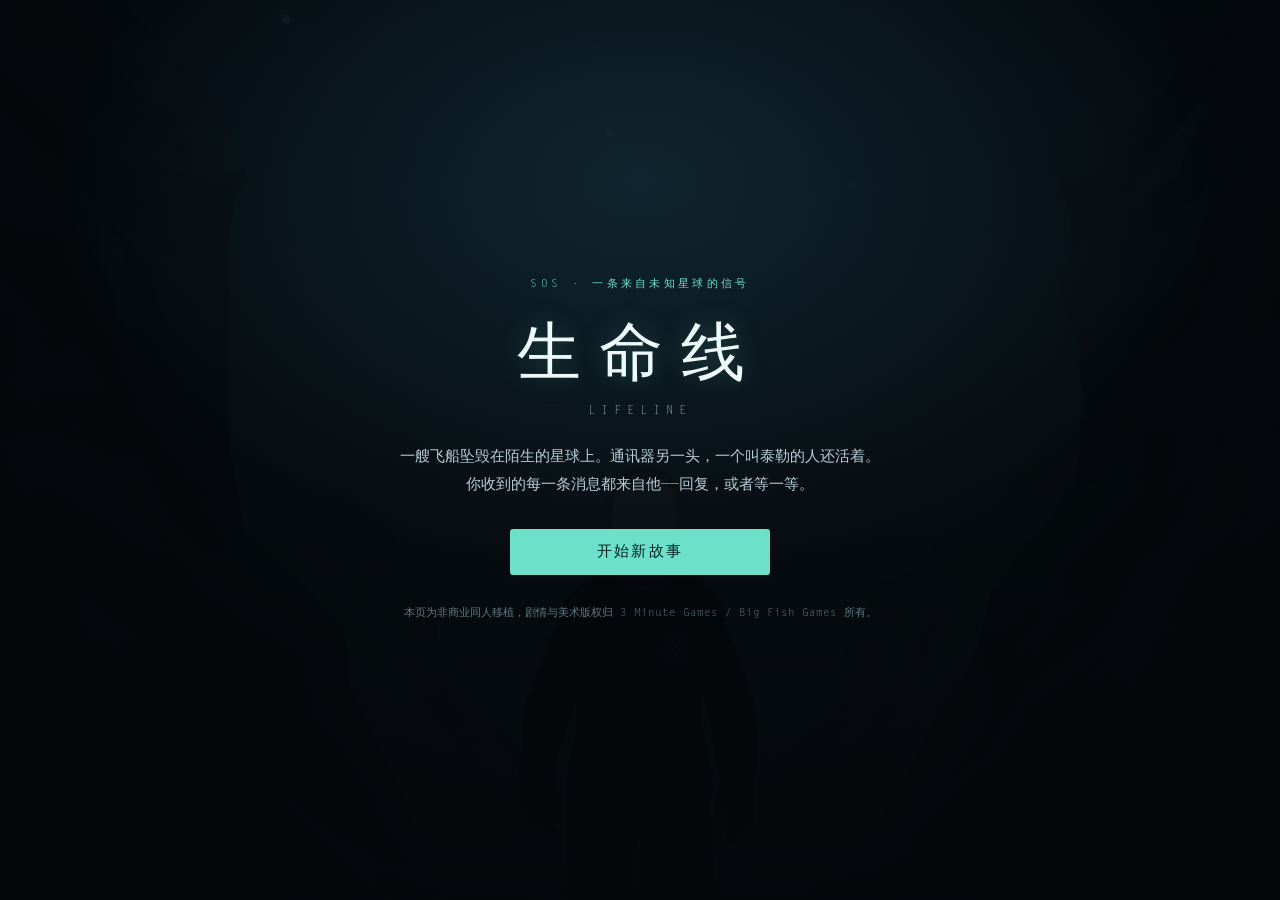
==== index.html @ f30d3125 "生命线网页版：DSL 引擎 + 聊天界面 + 存档/音频（首版）" ====
<!DOCTYPE html>
<html lang="zh-CN">
<head>
<meta charset="utf-8">
<meta name="viewport" content="width=device-width, initial-scale=1, viewport-fit=cover">
<title>生命线 · Lifeline</title>
<meta name="description" content="《生命线》网页版：与坠落在陌生星球上的泰勒通过消息保持联系。">
<link rel="icon" href="assets/img/notification_icon.png">
<link rel="stylesheet" href="css/app.css">
</head>
<body>
<div class="stars" aria-hidden="true"></div>

<div id="app" class="app" hidden>
  <header class="bar">
    <div class="brand">
      <span class="live-dot" aria-hidden="true"></span>
      <span class="brand-cn">生命线</span>
      <span class="brand-en">LIFELINE</span>
    </div>
    <div class="tools">
      <button id="btn-speed" class="tool" type="button" title="切换等待时间：快速 / 真实">快进 · 开</button>
      <button id="btn-sound" class="tool" type="button" title="开关声音">声音 · 开</button>
      <button id="btn-restart" class="tool" type="button" title="从故事开头重新开始">重开</button>
    </div>
  </header>

  <main id="chat" class="chat" aria-live="polite"></main>

  <div id="typing" class="typing" hidden aria-hidden="true"><i></i><i></i><i></i></div>

  <div id="choices" class="choices" hidden></div>

  <div id="inputRow" class="input-row" hidden>
    <input id="freeInput" type="text" autocomplete="off" placeholder="回复……" maxlength="64">
    <button id="inputSend" class="send" type="button">发送</button>
  </div>

  <footer class="foot">
    <span id="foot-hint">信号已接入 · 回复会传回地面</span>
    <span class="credit">同人网页移植 · 原作 © 3 Minute Games</span>
  </footer>
</div>

<div id="splash" class="splash">
  <div class="splash-inner">
    <p class="kicker">SOS · 一条来自未知星球的信号</p>
    <h1>生命线</h1>
    <p class="sub">LIFELINE</p>
    <p class="intro">
      一艘飞船坠毁在陌生的星球上。通讯器另一头，一个叫泰勒的人还活着。<br>
      你收到的每一条消息都来自他——回复，或者等一等。
    </p>
    <div class="splash-actions">
      <button id="btn-continue" class="primary" type="button" hidden>继续上次的故事</button>
      <button id="btn-start" class="primary" type="button">开始新故事</button>
    </div>
    <p class="disclaimer">
      本页为非商业同人移植，剧情与美术版权归 3 Minute Games / Big Fish Games 所有。
    </p>
  </div>
</div>

<script type="module" src="js/app.js"></script>
</body>
</html>
---- css/app.css ----
/* 《生命线》网页版样式 */
@font-face {
  font-family: 'LetterGothic';
  src: url('../assets/fonts/LetterGothicStd.otf') format('opentype');
  font-display: swap;
}
@font-face {
  font-family: 'LetterGothic';
  src: url('../assets/fonts/LetterGothicStd-Bold.otf') format('opentype');
  font-weight: 700;
  font-display: swap;
}

:root {
  --bg: #05080c;
  --panel: rgba(12, 20, 27, .78);
  --panel-solid: #0c141b;
  --line: rgba(120, 200, 220, .16);
  --text: #d7e6ee;
  --dim: #86a2b1;
  --accent: #6ce0c8;
  --accent-dim: rgba(108, 224, 200, .35);
  --danger: #e2775f;
  --font: 'LetterGothic', 'Noto Sans SC', 'PingFang SC', 'Microsoft YaHei', system-ui, sans-serif;
}

* { box-sizing: border-box; }

html, body {
  height: 100%;
  margin: 0;
  background: var(--bg);
  color: var(--text);
  font-family: var(--font);
  -webkit-font-smoothing: antialiased;
}

body {
  background-image:
    radial-gradient(1200px 700px at 50% -10%, rgba(40, 90, 110, .35), transparent 60%),
    linear-gradient(180deg, rgba(3, 6, 9, .82), rgba(3, 6, 9, .95)),
    url('../assets/img/background.png');
  background-size: cover, cover, cover;
  background-position: center;
  background-attachment: fixed;
}

.stars {
  position: fixed;
  inset: 0;
  pointer-events: none;
  opacity: .5;
  background-image:
    radial-gradient(1px 1px at 20% 30%, rgba(255,255,255,.8), transparent),
    radial-gradient(1px 1px at 70% 15%, rgba(255,255,255,.6), transparent),
    radial-gradient(1px 1px at 85% 60%, rgba(255,255,255,.5), transparent),
    radial-gradient(1px 1px at 35% 75%, rgba(255,255,255,.5), transparent),
    radial-gradient(1px 1px at 55% 45%, rgba(255,255,255,.35), transparent);
}

[hidden] { display: none !important; }

/* ---------- 主界面 ---------- */
.app {
  position: relative;
  z-index: 1;
  display: flex;
  flex-direction: column;
  height: 100dvh;
  max-width: 780px;
  margin: 0 auto;
  padding: env(safe-area-inset-top) 0 env(safe-area-inset-bottom);
}

.bar {
  display: flex;
  align-items: center;
  justify-content: space-between;
  gap: 8px;
  padding: 12px 16px 10px;
  border-bottom: 1px solid var(--line);
  background: linear-gradient(180deg, rgba(5, 9, 13, .9), rgba(5, 9, 13, .55));
  backdrop-filter: blur(6px);
}

.brand { display: flex; align-items: baseline; gap: 8px; min-width: 0; }
.brand-cn { font-size: 17px; letter-spacing: .22em; color: #eaf7fb; }
.brand-en { font-size: 10px; letter-spacing: .34em; color: var(--dim); }

.live-dot {
  width: 7px; height: 7px; border-radius: 50%;
  background: var(--accent);
  box-shadow: 0 0 0 0 var(--accent-dim);
  animation: pulse 2.6s infinite;
  align-self: center;
}
@keyframes pulse {
  0% { box-shadow: 0 0 0 0 rgba(108,224,200,.45); }
  70% { box-shadow: 0 0 0 9px rgba(108,224,200,0); }
  100% { box-shadow: 0 0 0 0 rgba(108,224,200,0); }
}

.tools { display: flex; gap: 6px; flex-wrap: wrap; justify-content: flex-end; }
.tool {
  appearance: none;
  border: 1px solid var(--line);
  background: rgba(10, 18, 24, .6);
  color: var(--dim);
  font-family: var(--font);
  font-size: 11px;
  letter-spacing: .06em;
  padding: 5px 8px;
  border-radius: 3px;
  cursor: pointer;
}
.tool:hover { color: var(--text); border-color: var(--accent-dim); }

/* ---------- 聊天区 ---------- */
.chat {
  flex: 1;
  overflow-y: auto;
  overscroll-behavior: contain;
  padding: 18px 16px 8px;
  scroll-behavior: smooth;
  display: flex;
  flex-direction: column;
  gap: 10px;
}

.chat::-webkit-scrollbar { width: 6px; }
.chat::-webkit-scrollbar-thumb { background: rgba(120,200,220,.18); border-radius: 3px; }

.msg {
  max-width: 82%;
  padding: 10px 13px;
  border-radius: 10px 10px 10px 3px;
  background: var(--panel);
  border: 1px solid var(--line);
  border-left: 2px solid rgba(108, 224, 200, .28);
  color: var(--text);
  font-size: 16px;
  line-height: 1.62;
  white-space: pre-wrap;
  word-break: break-word;
  animation: rise .32s ease-out both;
  backdrop-filter: blur(3px);
}
@keyframes rise {
  from { opacity: 0; transform: translateY(8px); }
  to { opacity: 1; transform: none; }
}

.msg.me {
  align-self: flex-end;
  border-radius: 10px 10px 3px 10px;
  border-left: 1px solid var(--line);
  border-right: 2px solid rgba(108, 224, 200, .45);
  color: #cfe9e4;
  background: rgba(16, 34, 34, .62);
}

.msg.sys {
  align-self: center;
  max-width: 90%;
  background: none;
  border: none;
  padding: 2px 0;
  color: var(--dim);
  font-size: 12.5px;
  letter-spacing: .08em;
  text-align: center;
  animation: fade .5s ease-out both;
}
@keyframes fade { from { opacity: 0; } to { opacity: 1; } }

.msg .who {
  display: block;
  font-size: 10.5px;
  letter-spacing: .18em;
  color: var(--dim);
  margin-bottom: 4px;
}

/* ---------- 输入中 ---------- */
.typing {
  display: flex;
  gap: 4px;
  padding: 0 22px 8px;
  height: 22px;
  align-items: center;
}
.typing i {
  width: 5px; height: 5px; border-radius: 50%;
  background: var(--dim);
  animation: blink 1.2s infinite;
}
.typing i:nth-child(2) { animation-delay: .18s; }
.typing i:nth-child(3) { animation-delay: .36s; }
@keyframes blink { 0%, 60%, 100% { opacity: .25; } 30% { opacity: 1; } }

/* ---------- 选项 ---------- */
.choices {
  display: flex;
  flex-direction: column;
  gap: 8px;
  padding: 4px 16px 10px;
}
.choice {
  appearance: none;
  width: 100%;
  text-align: left;
  font-family: var(--font);
  font-size: 15px;
  color: #d9f2ec;
  padding: 12px 14px 12px 18px;
  background: rgba(10, 22, 26, .86);
  border: 1px solid var(--accent-dim);
  border-left: 2px solid var(--accent);
  border-right: 2px solid var(--accent);
  border-radius: 4px;
  cursor: pointer;
  transition: background .18s, transform .08s;
  backdrop-filter: blur(3px);
}
.choice:hover { background: rgba(18, 40, 44, .95); }
.choice:active { transform: scale(.995); }

/* ---------- 自由输入 ---------- */
.input-row {
  display: flex;
  gap: 8px;
  padding: 6px 16px 10px;
}
.input-row input {
  flex: 1;
  background: rgba(8, 14, 18, .9);
  border: 1px solid var(--line);
  border-radius: 4px;
  color: var(--text);
  font-family: var(--font);
  font-size: 15px;
  padding: 10px 12px;
}
.input-row input:focus { outline: none; border-color: var(--accent-dim); }
.send {
  font-family: var(--font);
  font-size: 14px;
  color: #062220;
  background: var(--accent);
  border: none;
  border-radius: 4px;
  padding: 0 16px;
  cursor: pointer;
}

/* ---------- 页脚 ---------- */
.foot {
  display: flex;
  justify-content: space-between;
  gap: 10px;
  padding: 8px 16px 12px;
  border-top: 1px solid var(--line);
  color: var(--dim);
  font-size: 11px;
  letter-spacing: .05em;
}
.credit { opacity: .75; }

/* ---------- 开场 ---------- */
.splash {
  position: fixed;
  inset: 0;
  z-index: 10;
  display: flex;
  align-items: center;
  justify-content: center;
  padding: 24px;
  background:
    radial-gradient(900px 600px at 50% 20%, rgba(30, 70, 88, .45), transparent 65%),
    linear-gradient(180deg, rgba(4, 7, 10, .94), rgba(4, 7, 10, .99)),
    url('../assets/img/splash_portrait.png') center/cover no-repeat;
}
.splash-inner {
  max-width: 520px;
  text-align: center;
  animation: fade .8s ease-out both;
}
.kicker {
  font-size: 11px;
  letter-spacing: .3em;
  color: var(--accent);
  margin: 0 0 18px;
}
.splash h1 {
  font-size: clamp(42px, 9vw, 64px);
  letter-spacing: .28em;
  margin: 0 0 6px;
  font-weight: 400;
  color: #eef9fc;
  text-shadow: 0 0 26px rgba(108, 224, 200, .25);
}
.splash .sub {
  margin: 0 0 26px;
  font-size: 12px;
  letter-spacing: .5em;
  color: var(--dim);
}
.intro {
  font-size: 14.5px;
  line-height: 1.9;
  color: #b9cdd7;
  margin: 0 0 30px;
}
.splash-actions { display: flex; flex-direction: column; gap: 10px; align-items: center; }
.primary {
  font-family: var(--font);
  font-size: 15px;
  letter-spacing: .16em;
  color: #062220;
  background: var(--accent);
  border: none;
  border-radius: 3px;
  padding: 13px 46px;
  cursor: pointer;
  min-width: 260px;
}
.primary:hover { filter: brightness(1.08); }
.primary.ghost {
  background: transparent;
  color: var(--accent);
  border: 1px solid var(--accent-dim);
}
.disclaimer {
  margin: 30px 0 0;
  font-size: 11px;
  line-height: 1.7;
  color: #5f7783;
}

@media (max-width: 520px) {
  .brand-en { display: none; }
  .msg { font-size: 15.5px; max-width: 88%; }
  .foot { font-size: 10px; }
  .credit { display: none; }
}
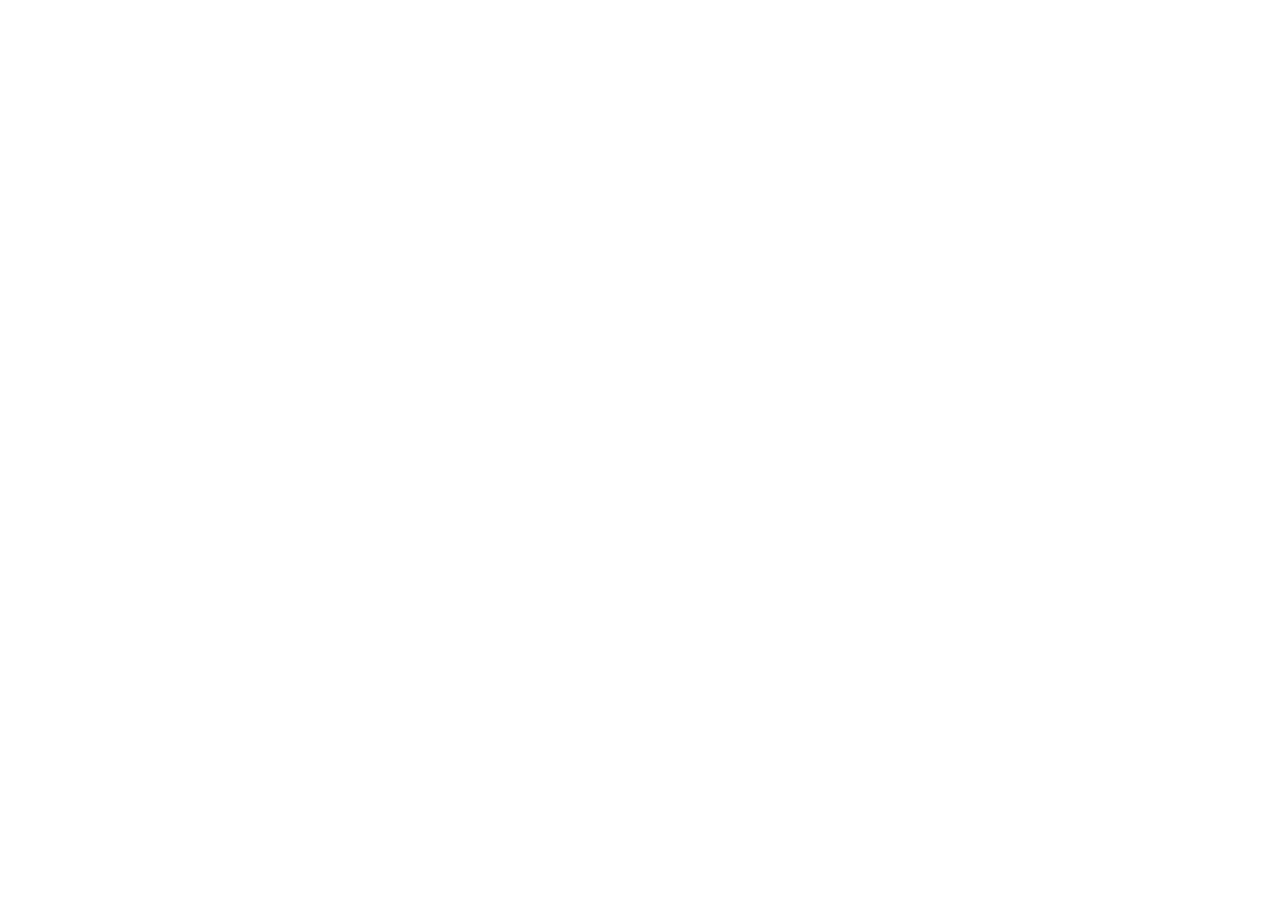
==== commit 1f1cb944: "改为跳转到主站 /chat/apps/lifeline-web/：移除旧版页面与素材，仅保留跳转页" ====
--- a/index.html
+++ b/index.html
@@ -2,65 +2,42 @@
 <html lang="zh-CN">
 <head>
 <meta charset="utf-8">
-<meta name="viewport" content="width=device-width, initial-scale=1, viewport-fit=cover">
-<title>生命线 · Lifeline</title>
-<meta name="description" content="《生命线》网页版：与坠落在陌生星球上的泰勒通过消息保持联系。">
-<link rel="icon" href="assets/img/notification_icon.png">
-<link rel="stylesheet" href="css/app.css">
+<meta name="viewport" content="width=device-width, initial-scale=1">
+<title>生命线 · Lifeline（已迁移）</title>
+<link rel="canonical" href="https://yenchiu.com/chat/apps/lifeline-web/">
+<meta http-equiv="refresh" content="0; url=https://yenchiu.com/chat/apps/lifeline-web/">
+<meta name="robots" content="noindex">
+<style>
+  html, body { height: 100%; margin: 0; background: #05080c; color: #d7e6ee; }
+  body { display: grid; place-items: center; font: 15px/1.7 -apple-system, "Segoe UI", "Microsoft YaHei", sans-serif; }
+  a { color: #6ce0c8; }
+  .box { max-width: 34em; padding: 2em; text-align: center; }
+  .k { letter-spacing: .35em; font-size: 11px; color: #2d5c5c; margin: 0 0 1em; }
+</style>
 </head>
 <body>
-<div class="stars" aria-hidden="true"></div>
-
-<div id="app" class="app" hidden>
-  <header class="bar">
-    <div class="brand">
-      <span class="live-dot" aria-hidden="true"></span>
-      <span class="brand-cn">生命线</span>
-      <span class="brand-en">LIFELINE</span>
-    </div>
-    <div class="tools">
-      <button id="btn-speed" class="tool" type="button" title="切换等待时间：快速 / 真实">快进 · 开</button>
-      <button id="btn-sound" class="tool" type="button" title="开关声音">声音 · 开</button>
-      <button id="btn-restart" class="tool" type="button" title="从故事开头重新开始">重开</button>
-    </div>
-  </header>
-
-  <main id="chat" class="chat" aria-live="polite"></main>
-
-  <div id="typing" class="typing" hidden aria-hidden="true"><i></i><i></i><i></i></div>
-
-  <div id="choices" class="choices" hidden></div>
-
-  <div id="inputRow" class="input-row" hidden>
-    <input id="freeInput" type="text" autocomplete="off" placeholder="回复……" maxlength="64">
-    <button id="inputSend" class="send" type="button">发送</button>
+  <div class="box">
+    <p class="k">LIFELINE</p>
+    <p>《生命线》网页版已迁移到新地址，正在跳转…</p>
+    <p><a href="https://yenchiu.com/chat/apps/lifeline-web/">https://yenchiu.com/chat/apps/lifeline-web/</a></p>
   </div>
-
-  <footer class="foot">
-    <span id="foot-hint">信号已接入 · 回复会传回地面</span>
-    <span class="credit">同人网页移植 · 原作 © 3 Minute Games</span>
-  </footer>
-</div>
-
-<div id="splash" class="splash">
-  <div class="splash-inner">
-    <p class="kicker">SOS · 一条来自未知星球的信号</p>
-    <h1>生命线</h1>
-    <p class="sub">LIFELINE</p>
-    <p class="intro">
-      一艘飞船坠毁在陌生的星球上。通讯器另一头，一个叫泰勒的人还活着。<br>
-      你收到的每一条消息都来自他——回复，或者等一等。
-    </p>
-    <div class="splash-actions">
-      <button id="btn-continue" class="primary" type="button" hidden>继续上次的故事</button>
-      <button id="btn-start" class="primary" type="button">开始新故事</button>
-    </div>
-    <p class="disclaimer">
-      本页为非商业同人移植，剧情与美术版权归 3 Minute Games / Big Fish Games 所有。
-    </p>
-  </div>
-</div>
-
-<script type="module" src="js/app.js"></script>
+<script>
+(function () {
+  var target = 'https://yenchiu.com/chat/apps/lifeline-web/';
+  try {
+    if ('serviceWorker' in navigator) {
+      navigator.serviceWorker.getRegistrations().then(function (rs) {
+        rs.forEach(function (r) { try { r.unregister(); } catch (e) {} });
+      }).catch(function () {});
+    }
+    if (window.caches && caches.keys) {
+      caches.keys().then(function (ks) {
+        ks.forEach(function (k) { try { caches.delete(k); } catch (e) {} });
+      }).catch(function () {});
+    }
+  } catch (e) { /* 忽略：跳转不依赖清理是否成功 */ }
+  location.replace(target);
+})();
+</script>
 </body>
 </html>
